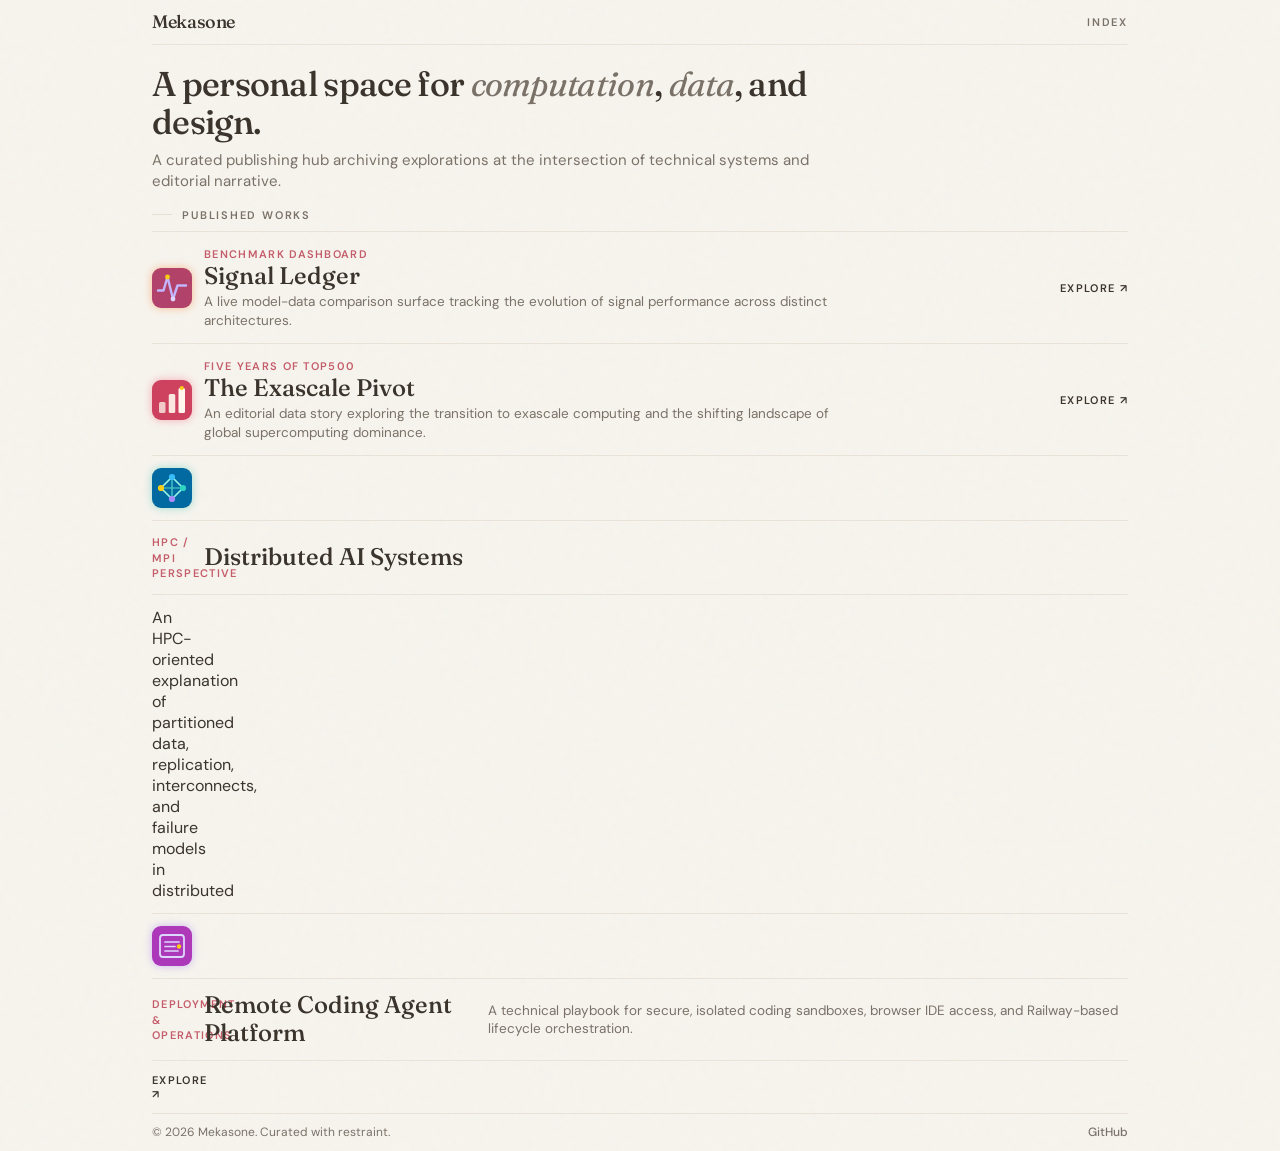
==== index.html @ 396cd2c1 "Add playbook link to landing page" ====
<!DOCTYPE html>
<html lang="en">
  <head>
    <meta charset="UTF-8" />
    <meta name="viewport" content="width=device-width, initial-scale=1.0" />
    <title>Mekasone</title>
    <meta name="description" content="A curated home for explorations in computation, data, and design." />
    <link rel="icon" type="image/svg+xml" href="/favicon.svg" />
    <link rel="preconnect" href="https://fonts.googleapis.com" />
    <link rel="preconnect" href="https://fonts.gstatic.com" crossorigin />
    <link href="https://fonts.googleapis.com/css2?family=DM+Sans:wght@400;500;600;700&family=Fraunces:opsz,wght@9..144,400;9..144,500;9..144,600&display=swap" rel="stylesheet" />
    <style>
      :root {
        --bg: #f7f4ee;
        --ink: #3a342c;
        --muted: #7a7268;
        --line: #e6dfd4;
        --card: #fffcf7;
        --rose: #c45c6a;
      }
      * { box-sizing: border-box; margin: 0; padding: 0; }
      body {
        font-family: "DM Sans", sans-serif;
        background: var(--bg);
        color: var(--ink);
        min-height: 100dvh;
        background-image: url("data:image/svg+xml,%3Csvg viewBox='0 0 200 200' xmlns='http://www.w3.org/2000/svg'%3E%3Cfilter id='n'%3E%3CfeTurbulence type='fractalNoise' baseFrequency='0.85' numOctaves='3' stitchTiles='stitch'/%3E%3C/filter%3E%3Crect width='100%25' height='100%25' filter='url(%23n)' opacity='0.03'/%3E%3C/svg%3E");
      }
      .shell { max-width: 64rem; margin: 0 auto; padding: 0 1rem; min-height: 100dvh; display: flex; flex-direction: column; }
      @media (min-width: 640px) { .shell { padding: 0 1.5rem; } }
      header, footer { display: flex; justify-content: space-between; align-items: center; gap: 0.75rem; border-bottom: 1px solid color-mix(in srgb, var(--line) 80%, transparent); padding: 0.65rem 0; }
      footer { border-bottom: 0; border-top: 1px solid color-mix(in srgb, var(--line) 80%, transparent); margin-top: auto; font-size: 12px; color: var(--muted); }
      .brand { font-family: Fraunces, serif; font-size: 1.125rem; font-weight: 500; letter-spacing: -0.02em; text-decoration: none; color: inherit; }
      .kicker { font-size: 11px; font-weight: 600; letter-spacing: 0.16em; text-transform: uppercase; color: var(--muted); }
      a { color: inherit; text-decoration: none; }
      footer a { font-weight: 500; }
      footer a:hover { color: var(--ink); }
      .hero { padding: 1.25rem 0 1rem; }
      .hero h1 { font-family: Fraunces, serif; font-size: 1.85rem; font-weight: 500; line-height: 1.12; letter-spacing: -0.02em; max-width: 48rem; }
      .hero h1 em { font-style: italic; font-weight: 400; color: var(--muted); }
      .hero p { margin-top: 0.5rem; max-width: 42rem; font-size: 15px; line-height: 1.4; color: var(--muted); }
      @media (min-width: 640px) { .hero h1 { font-size: 2.15rem; } }
      .works-label { display: flex; align-items: center; gap: 0.65rem; margin-bottom: 0.6rem; }
      .works-label span:first-child { height: 1px; width: 1.25rem; background: var(--line); }
      .works-label h2 { font-size: 11px; font-weight: 600; letter-spacing: 0.16em; text-transform: uppercase; color: var(--muted); }
      .work { display: grid; grid-template-columns: 40px minmax(0, 1fr); gap: 0.15rem 0.75rem; padding: 0.75rem 0; border-top: 1px solid color-mix(in srgb, var(--line) 80%, transparent); align-items: start; }
      .work svg { width: 40px; height: 40px; display: block; }
      .work .sub { font-size: 11px; font-weight: 600; letter-spacing: 0.12em; text-transform: uppercase; color: var(--rose); }
      .work h3 { font-family: Fraunces, serif; font-size: 1.35rem; font-weight: 500; line-height: 1.2; }
      .work p { margin-top: 0.15rem; font-size: 13.5px; line-height: 1.4; color: var(--muted); max-width: 40rem; }
      .work .go { grid-column: 2; margin-top: 0.25rem; font-size: 11px; font-weight: 600; letter-spacing: 0.12em; text-transform: uppercase; }
      .work:hover h3, .work:hover .go { color: var(--rose); }
      .icon-signal { filter: drop-shadow(0 0 4px rgb(249 115 22 / 0.45)); }
      .icon-exa { filter: drop-shadow(0 0 4px rgb(244 63 94 / 0.4)); }
      .icon-mesh { filter: drop-shadow(0 0 4px rgb(20 184 166 / 0.4)); }
      .icon-platform { filter: drop-shadow(0 0 4px rgb(139 92 246 / 0.4)); }
      @media (min-width: 640px) {
        .work { grid-template-columns: 40px minmax(0, 1fr) auto; align-items: center; }
        .work .go { grid-column: auto; margin-top: 0; }
        .work h3 { font-size: 1.5rem; }
      }
    </style>
  </head>
  <body>
    <div class="shell">
      <header>
        <a class="brand" href="/">Mekasone</a>
        <p class="kicker">Index</p>
      </header>
      <section class="hero">
        <h1>A personal space for <em>computation</em>, <em>data</em>, and design.</h1>
        <p>A curated publishing hub archiving explorations at the intersection of technical systems and editorial narrative.</p>
      </section>
      <section>
        <div class="works-label"><span></span><h2>Published Works</h2></div>
        <a class="work" href="/benchmark-dashboard/">
          <svg class="icon-signal" viewBox="0 0 40 40" fill="none" aria-hidden="true">
            <defs>
              <linearGradient id="sg" x1="6" y1="36" x2="34" y2="4"><stop offset="0" stop-color="#6d28d9"/><stop offset="1" stop-color="#ea580c"/></linearGradient>
              <linearGradient id="sl" x1="6" y1="22" x2="34" y2="18"><stop offset="0" stop-color="#c4b5fd"/><stop offset=".5" stop-color="#fb923c"/><stop offset="1" stop-color="#facc15"/></linearGradient>
            </defs>
            <rect width="40" height="40" rx="9" fill="url(#sg)"/>
            <path d="M6 22.5 H11.5 L15.5 9 L21 31 L25.5 17.5 H34" stroke="url(#sl)" stroke-width="2.4" stroke-linecap="round" stroke-linejoin="round"/>
            <circle cx="15.5" cy="9" r="2.4" fill="#facc15"/><circle cx="21" cy="31" r="2.4" fill="#ddd6fe"/>
          </svg>
          <div>
            <p class="sub">Benchmark Dashboard</p>
            <h3>Signal Ledger</h3>
            <p>A live model-data comparison surface tracking the evolution of signal performance across distinct architectures.</p>
          </div>
          <span class="go">Explore ↗</span>
        </a>
        <a class="work" href="/super-computing/">
          <svg class="icon-exa" viewBox="0 0 40 40" fill="none" aria-hidden="true">
            <defs>
              <linearGradient id="eg" x1="4" y1="36" x2="36" y2="4"><stop offset="0" stop-color="#9f1239"/><stop offset="1" stop-color="#fb7185"/></linearGradient>
              <linearGradient id="eb" x1="8" y1="32" x2="8" y2="8"><stop offset="0" stop-color="#fdba74"/><stop offset="1" stop-color="#fff7ed"/></linearGradient>
            </defs>
            <rect width="40" height="40" rx="9" fill="url(#eg)"/>
            <rect x="7" y="22" width="6.5" height="11" rx="1.5" fill="url(#eb)" opacity=".75"/>
            <rect x="16.75" y="14" width="6.5" height="19" rx="1.5" fill="url(#eb)" opacity=".9"/>
            <rect x="26.5" y="8" width="6.5" height="25" rx="1.5" fill="#fff7ed"/>
            <circle cx="29.75" cy="8" r="2.1" fill="#facc15"/>
          </svg>
          <div>
            <p class="sub">Five Years of TOP500</p>
            <h3>The Exascale Pivot</h3>
            <p>An editorial data story exploring the transition to exascale computing and the shifting landscape of global supercomputing dominance.</p>
          </div>
          <span class="go">Explore ↗</span>
        </a>
        <a class="work" href="/distributed-ai-systems/">
          <svg class="icon-mesh" viewBox="0 0 40 40" fill="none" aria-hidden="true">
            <defs>
              <linearGradient id="mg" x1="4" y1="4" x2="36" y2="36"><stop offset="0" stop-color="#0369a1"/><stop offset="1" stop-color="#0f766e"/></linearGradient>
            </defs>
            <rect width="40" height="40" rx="9" fill="url(#mg)"/>
            <path d="M20 9 L31 20 L20 31 L9 20 Z" stroke="#99f6e4" stroke-width="1.6" stroke-linejoin="round"/>
            <path d="M20 9 V31 M9 20 H31" stroke="#5eead4" stroke-width="1.2" opacity=".85"/>
            <circle cx="20" cy="9" r="3.1" fill="#38bdf8"/><circle cx="31" cy="20" r="3.1" fill="#2dd4bf"/>
            <circle cx="20" cy="31" r="3.1" fill="#a78bfa"/><circle cx="9" cy="20" r="3.1" fill="#facc15"/>
          </svg>
          <div>
            <p class="sub">HPC / MPI Perspective</p>
            <h3>Distributed AI Systems</h3>
            <p>An HPC-oriented explanation of partitioned data, replication, interconnects, and failure models in distributed         </a>
        <a class="work" href="/remote-coding-agent-platform/">
          <svg class="icon-platform" viewBox="0 0 40 40" fill="none" aria-hidden="true">
            <defs>
              <linearGradient id="pg" x1="4" y1="36" x2="36" y2="4"><stop offset="0" stop-color="#6d28d9"/><stop offset="1" stop-color="#ec4899"/></linearGradient>
              <linearGradient id="pc" x1="8" y1="9" x2="32" y2="31"><stop offset="0" stop-color="#ddd6fe"/><stop offset="1" stop-color="#fce7f3"/></linearGradient>
            </defs>
            <rect width="40" height="40" rx="9" fill="url(#pg)"/>
            <rect x="8" y="9" width="24" height="22" rx="3" stroke="url(#pc)" stroke-width="1.8"/>
            <path d="M13 16 H27 M13 20.5 H23 M13 25 H26" stroke="url(#pc)" stroke-width="1.7" stroke-linecap="round"/>
            <circle cx="27" cy="20.5" r="2.2" fill="#facc15"/>
          </svg>
          <div>
            <p class="sub">Deployment &amp; Operations</p>
            <h3>Remote Coding Agent Platform</h3>
            <p>A technical playbook for secure, isolated coding sandboxes, browser IDE access, and Railway-based lifecycle orchestration.</p>
          </div>
          <span class="go">Explore ↗</span>
        </a>
      </section>
      <footer>
        <p>© 2026 Mekasone. Curated with restraint.</p>
        <a href="https://github.com/mekasone" target="_blank" rel="noopener noreferrer">GitHub</a>
      </footer>
    </div>
  </body>
</html>
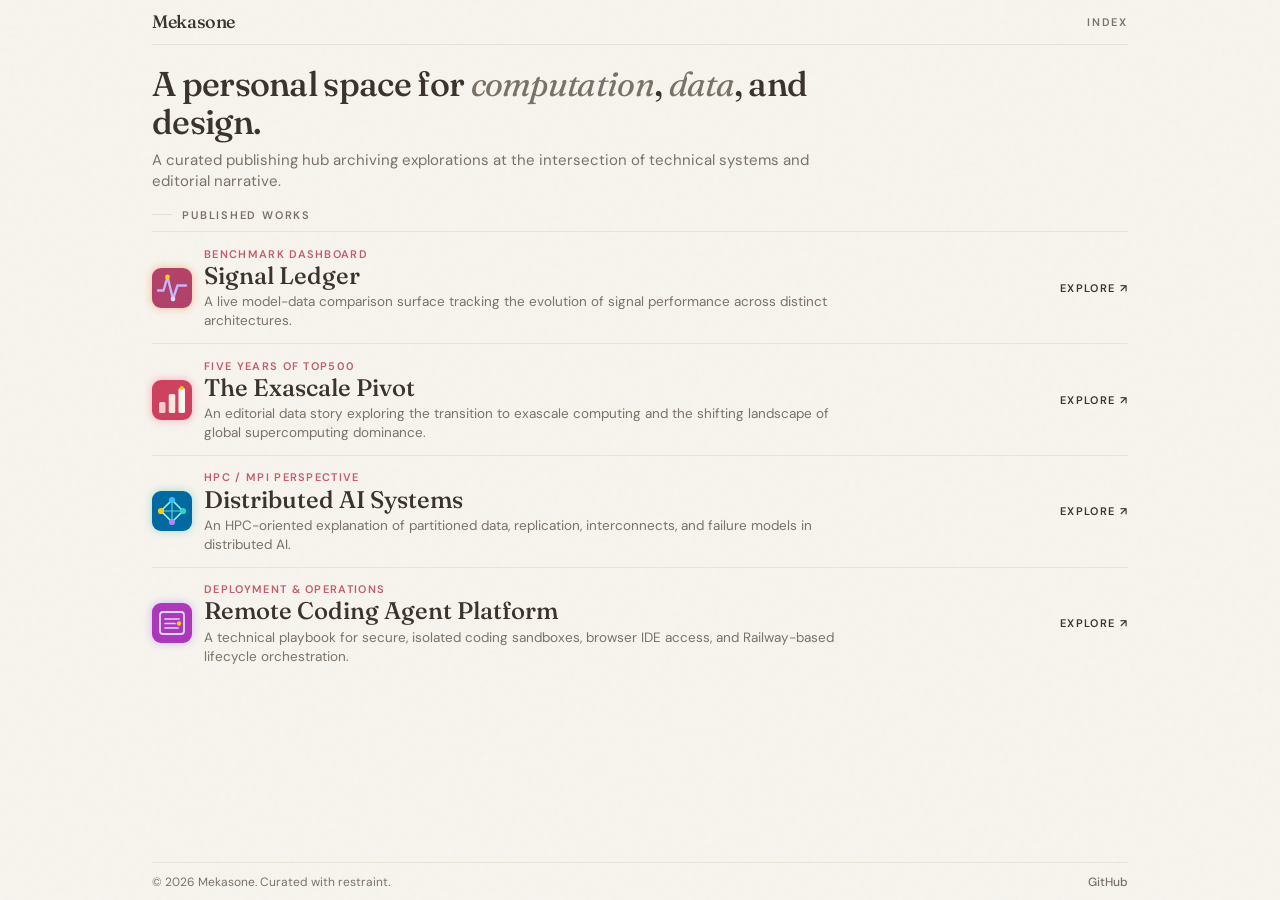
==== commit e9ee3268: "Fix landing page work card alignment" ====
--- a/index.html
+++ b/index.html
@@ -123,7 +123,10 @@
           <div>
             <p class="sub">HPC / MPI Perspective</p>
             <h3>Distributed AI Systems</h3>
-            <p>An HPC-oriented explanation of partitioned data, replication, interconnects, and failure models in distributed         </a>
+            <p>An HPC-oriented explanation of partitioned data, replication, interconnects, and failure models in distributed AI.</p>
+          </div>
+          <span class="go">Explore ↗</span>
+        </a>
         <a class="work" href="/remote-coding-agent-platform/">
           <svg class="icon-platform" viewBox="0 0 40 40" fill="none" aria-hidden="true">
             <defs>
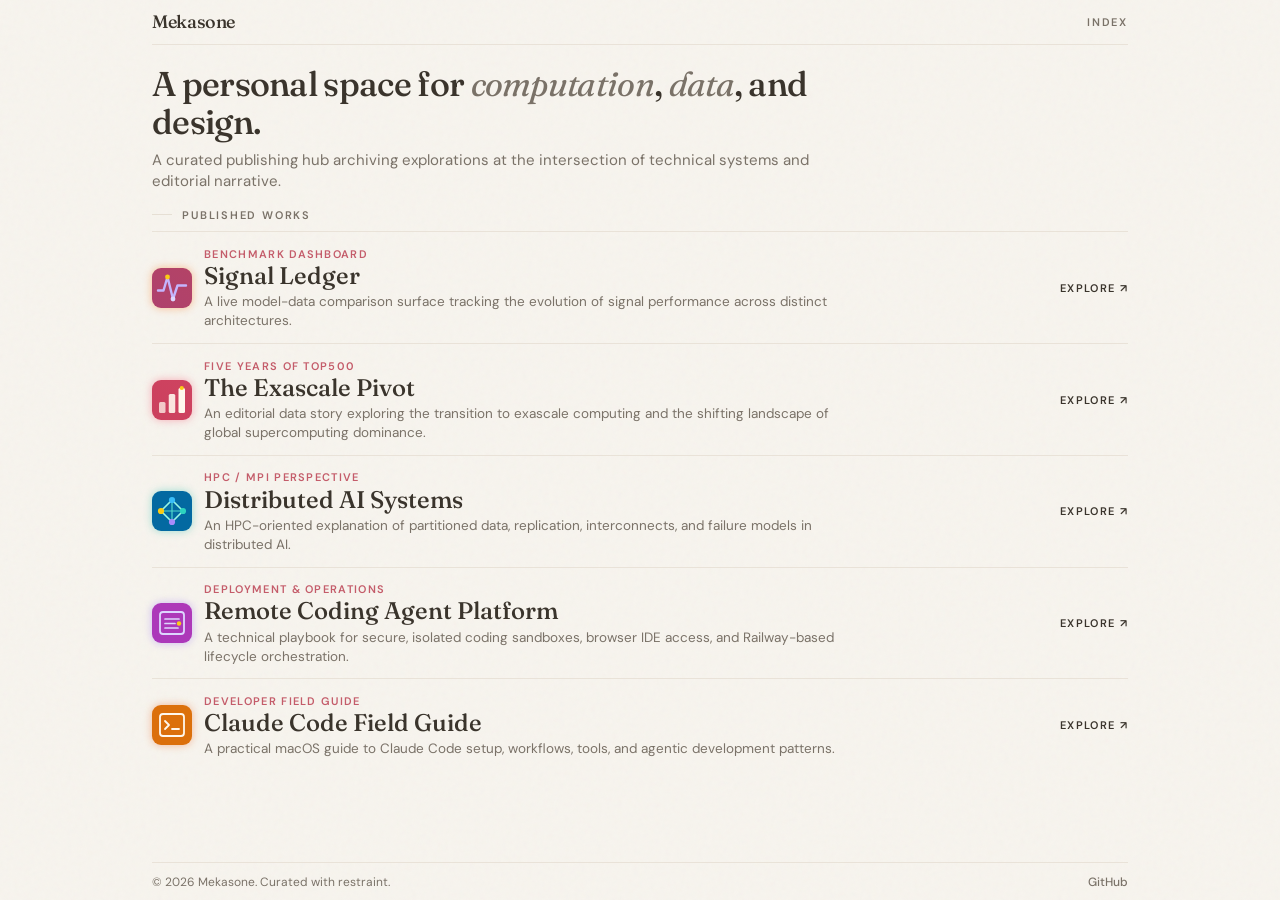
==== commit 1232ae9b: "Add Claude Code field guide to landing page" ====
--- a/index.html
+++ b/index.html
@@ -54,6 +54,7 @@
       .icon-exa { filter: drop-shadow(0 0 4px rgb(244 63 94 / 0.4)); }
       .icon-mesh { filter: drop-shadow(0 0 4px rgb(20 184 166 / 0.4)); }
       .icon-platform { filter: drop-shadow(0 0 4px rgb(139 92 246 / 0.4)); }
+      .icon-guide { filter: drop-shadow(0 0 4px rgb(234 88 12 / 0.4)); }
       @media (min-width: 640px) {
         .work { grid-template-columns: 40px minmax(0, 1fr) auto; align-items: center; }
         .work .go { grid-column: auto; margin-top: 0; }
@@ -145,6 +146,23 @@
           </div>
           <span class="go">Explore ↗</span>
         </a>
+      <a class="work" href="/claude-code-field-guide/">
+          <svg class="icon-guide" viewBox="0 0 40 40" fill="none" aria-hidden="true">
+            <defs>
+              <linearGradient id="gg" x1="4" y1="36" x2="36" y2="4"><stop offset="0" stop-color="#c2410c"/><stop offset="1" stop-color="#f59e0b"/></linearGradient>
+              <linearGradient id="gc" x1="9" y1="9" x2="31" y2="31"><stop offset="0" stop-color="#fff7ed"/><stop offset="1" stop-color="#fef3c7"/></linearGradient>
+            </defs>
+            <rect width="40" height="40" rx="9" fill="url(#gg)"/>
+            <rect x="8" y="9" width="24" height="22" rx="3" stroke="url(#gc)" stroke-width="1.8"/>
+            <path d="M13 16 L17 20 L13 24 M20 24 H27" stroke="url(#gc)" stroke-width="1.8" stroke-linecap="round" stroke-linejoin="round"/>
+          </svg>
+          <div>
+            <p class="sub">Developer Field Guide</p>
+            <h3>Claude Code Field Guide</h3>
+            <p>A practical macOS guide to Claude Code setup, workflows, tools, and agentic development patterns.</p>
+          </div>
+          <span class="go">Explore ↗</span>
+        </a>
       </section>
       <footer>
         <p>© 2026 Mekasone. Curated with restraint.</p>
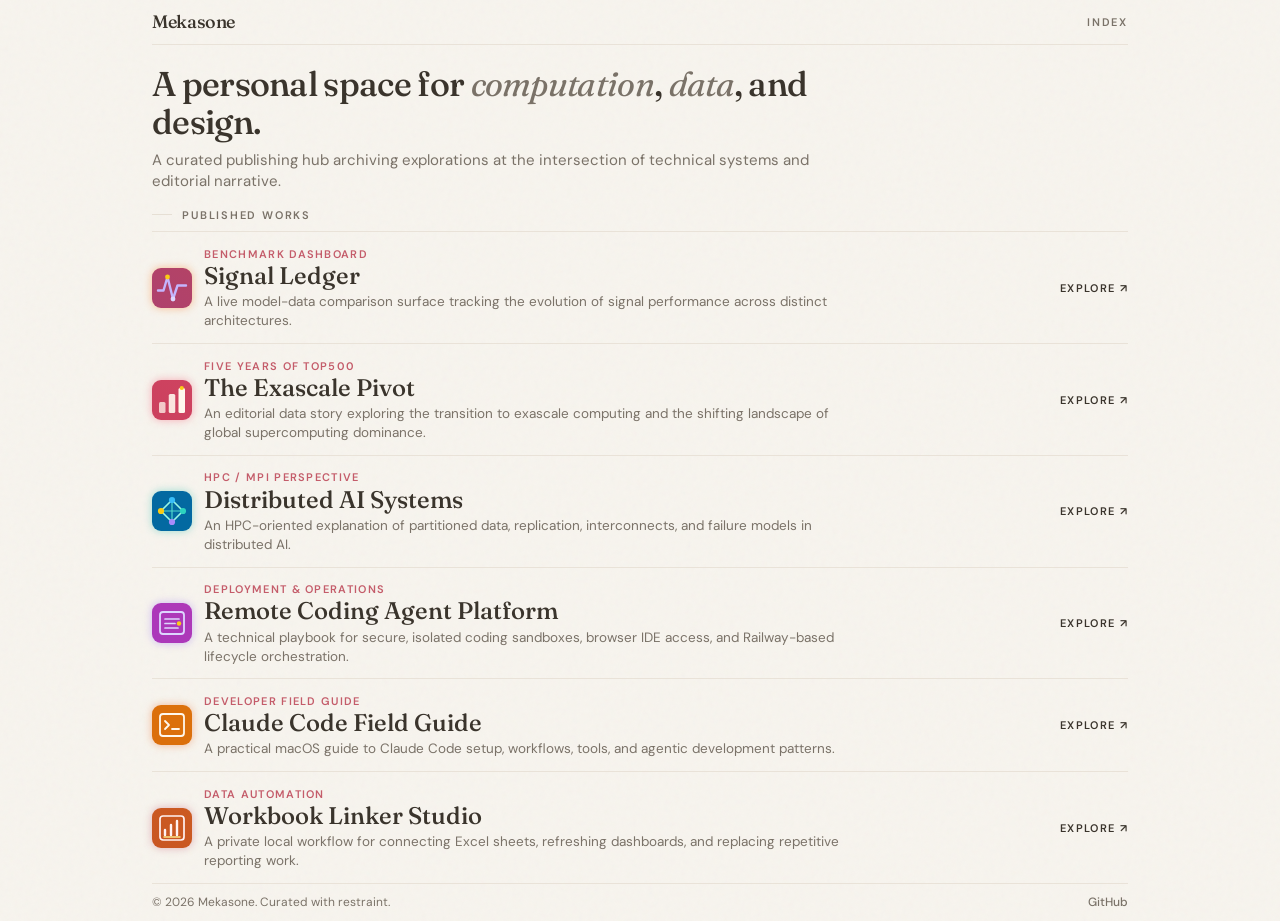
==== commit 90c668b7: "Add Workbook Linker Studio to landing page" ====
--- a/index.html
+++ b/index.html
@@ -55,6 +55,7 @@
       .icon-mesh { filter: drop-shadow(0 0 4px rgb(20 184 166 / 0.4)); }
       .icon-platform { filter: drop-shadow(0 0 4px rgb(139 92 246 / 0.4)); }
       .icon-guide { filter: drop-shadow(0 0 4px rgb(234 88 12 / 0.4)); }
+      .icon-workbook { filter: drop-shadow(0 0 4px rgb(190 70 96 / 0.4)); }
       @media (min-width: 640px) {
         .work { grid-template-columns: 40px minmax(0, 1fr) auto; align-items: center; }
         .work .go { grid-column: auto; margin-top: 0; }
@@ -163,6 +164,24 @@
           </div>
           <span class="go">Explore ↗</span>
         </a>
+      <a class="work" href="/auto-dashboarding-excel-worksheet/">
+          <svg class="icon-workbook" viewBox="0 0 40 40" fill="none" aria-hidden="true">
+            <defs>
+              <linearGradient id="wg" x1="4" y1="36" x2="36" y2="4"><stop offset="0" stop-color="#9f1239"/><stop offset="1" stop-color="#f59e0b"/></linearGradient>
+              <linearGradient id="wc" x1="8" y1="9" x2="32" y2="31"><stop offset="0" stop-color="#fff1f2"/><stop offset="1" stop-color="#fef3c7"/></linearGradient>
+            </defs>
+            <rect width="40" height="40" rx="9" fill="url(#wg)"/>
+            <rect x="8" y="8" width="24" height="24" rx="3" stroke="url(#wc)" stroke-width="1.7"/>
+            <path d="M13 27 V22 M19 27 V17 M25 27 V13" stroke="url(#wc)" stroke-width="2.4" stroke-linecap="round"/>
+            <path d="M12 29 H28" stroke="#fde68a" stroke-width="1.5" stroke-linecap="round"/>
+          </svg>
+          <div>
+            <p class="sub">Data Automation</p>
+            <h3>Workbook Linker Studio</h3>
+            <p>A private local workflow for connecting Excel sheets, refreshing dashboards, and replacing repetitive reporting work.</p>
+          </div>
+          <span class="go">Explore ↗</span>
+        </a>
       </section>
       <footer>
         <p>© 2026 Mekasone. Curated with restraint.</p>
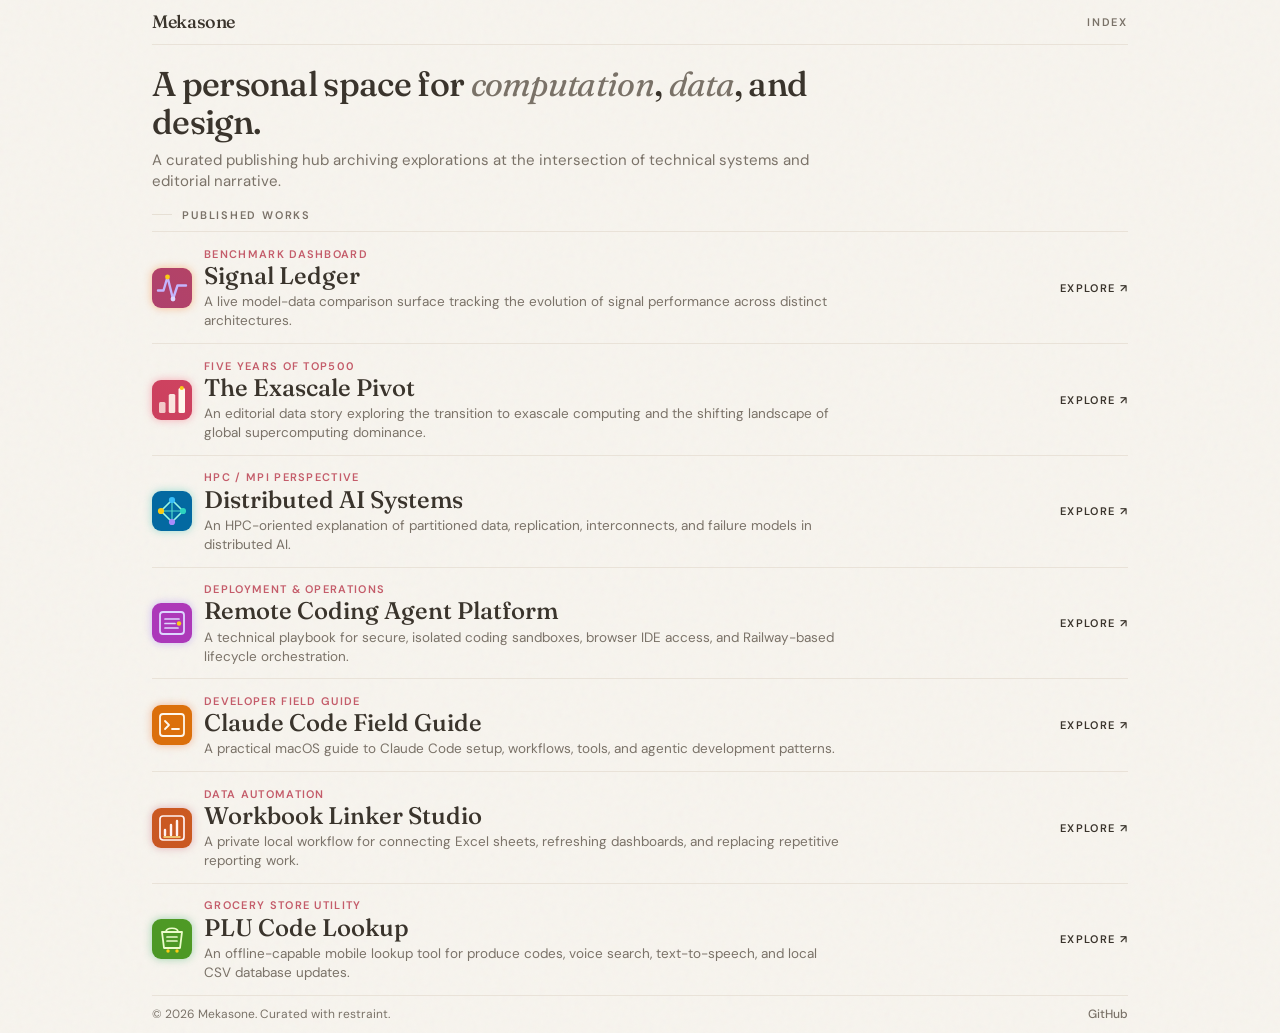
==== commit 6b67ae70: "Add PLU Code Lookup to landing page" ====
--- a/index.html
+++ b/index.html
@@ -56,6 +56,7 @@
       .icon-platform { filter: drop-shadow(0 0 4px rgb(139 92 246 / 0.4)); }
       .icon-guide { filter: drop-shadow(0 0 4px rgb(234 88 12 / 0.4)); }
       .icon-workbook { filter: drop-shadow(0 0 4px rgb(190 70 96 / 0.4)); }
+      .icon-grocery { filter: drop-shadow(0 0 4px rgb(22 163 74 / 0.4)); }
       @media (min-width: 640px) {
         .work { grid-template-columns: 40px minmax(0, 1fr) auto; align-items: center; }
         .work .go { grid-column: auto; margin-top: 0; }
@@ -182,6 +183,24 @@
           </div>
           <span class="go">Explore ↗</span>
         </a>
+      <a class="work" href="/grocerystore/">
+          <svg class="icon-grocery" viewBox="0 0 40 40" fill="none" aria-hidden="true">
+            <defs>
+              <linearGradient id="grog" x1="4" y1="36" x2="36" y2="4"><stop offset="0" stop-color="#166534"/><stop offset="1" stop-color="#84cc16"/></linearGradient>
+              <linearGradient id="groc" x1="8" y1="9" x2="32" y2="31"><stop offset="0" stop-color="#ecfccb"/><stop offset="1" stop-color="#fef9c3"/></linearGradient>
+            </defs>
+            <rect width="40" height="40" rx="9" fill="url(#grog)"/>
+            <path d="M10 13 H30 L28 29 H12 Z" stroke="url(#groc)" stroke-width="1.8" stroke-linejoin="round"/>
+            <path d="M14 13 C14 8 26 8 26 13 M15 18 H25 M15 22 H25" stroke="url(#groc)" stroke-width="1.7" stroke-linecap="round"/>
+            <circle cx="16" cy="32" r="1.7" fill="#facc15"/><circle cx="25" cy="32" r="1.7" fill="#facc15"/>
+          </svg>
+          <div>
+            <p class="sub">Grocery Store Utility</p>
+            <h3>PLU Code Lookup</h3>
+            <p>An offline-capable mobile lookup tool for produce codes, voice search, text-to-speech, and local CSV database updates.</p>
+          </div>
+          <span class="go">Explore ↗</span>
+        </a>
       </section>
       <footer>
         <p>© 2026 Mekasone. Curated with restraint.</p>
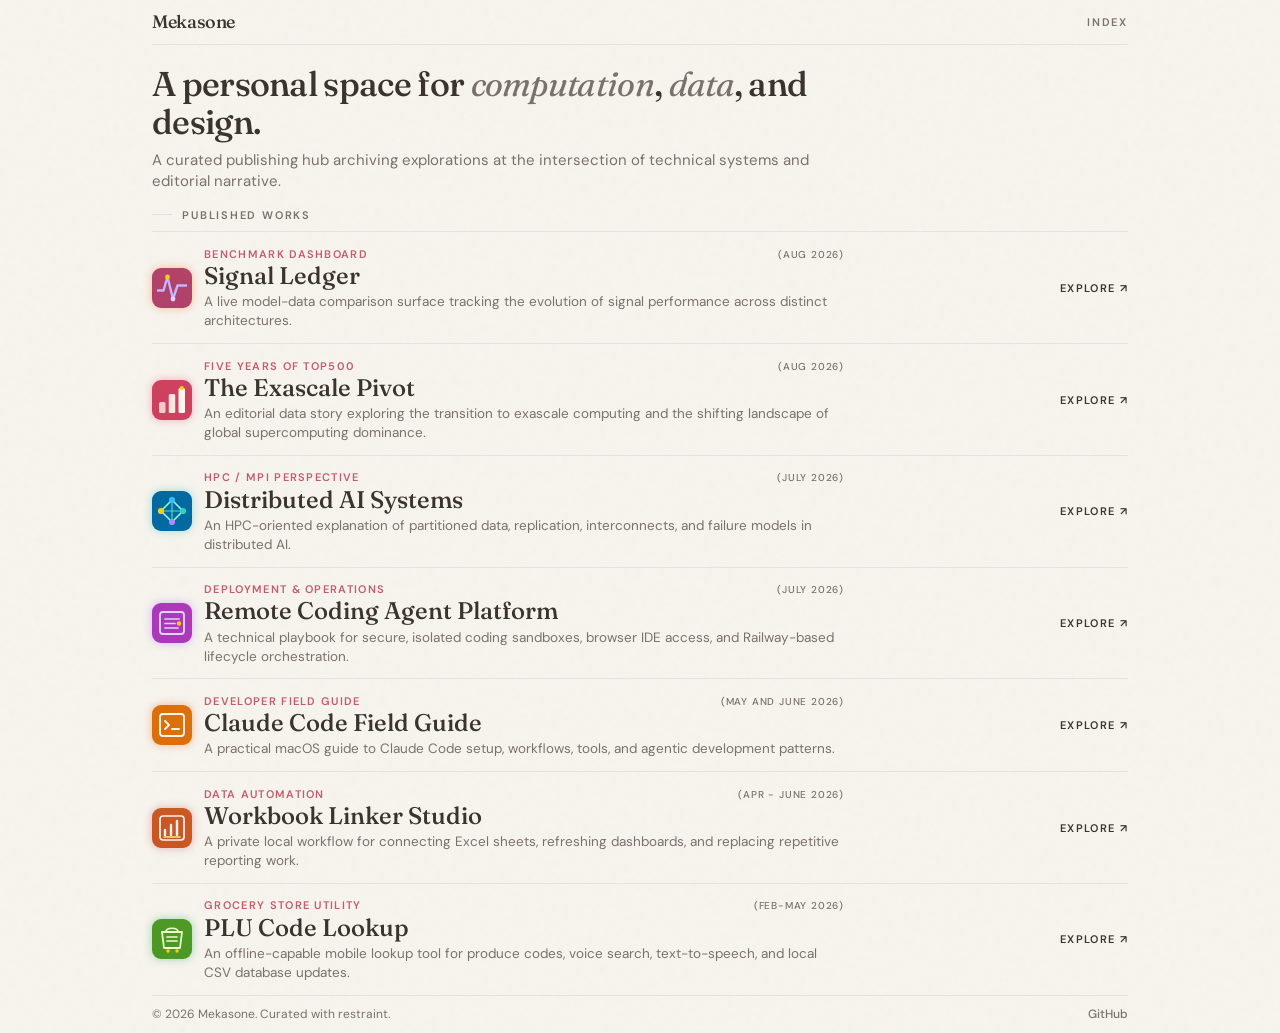
==== commit f7b83fa6: "Add publication timeframes to landing cards" ====
--- a/index.html
+++ b/index.html
@@ -45,7 +45,8 @@
       .works-label h2 { font-size: 11px; font-weight: 600; letter-spacing: 0.16em; text-transform: uppercase; color: var(--muted); }
       .work { display: grid; grid-template-columns: 40px minmax(0, 1fr); gap: 0.15rem 0.75rem; padding: 0.75rem 0; border-top: 1px solid color-mix(in srgb, var(--line) 80%, transparent); align-items: start; }
       .work svg { width: 40px; height: 40px; display: block; }
-      .work .sub { font-size: 11px; font-weight: 600; letter-spacing: 0.12em; text-transform: uppercase; color: var(--rose); }
+      .work .sub { display: flex; justify-content: space-between; align-items: baseline; gap: 1rem; font-size: 11px; font-weight: 600; letter-spacing: 0.12em; text-transform: uppercase; color: var(--rose); }
+      .work .timeframe { flex: 0 0 auto; color: var(--muted); font-size: 10px; font-weight: 500; letter-spacing: 0.08em; white-space: nowrap; }
       .work h3 { font-family: Fraunces, serif; font-size: 1.35rem; font-weight: 500; line-height: 1.2; }
       .work p { margin-top: 0.15rem; font-size: 13.5px; line-height: 1.4; color: var(--muted); max-width: 40rem; }
       .work .go { grid-column: 2; margin-top: 0.25rem; font-size: 11px; font-weight: 600; letter-spacing: 0.12em; text-transform: uppercase; }
@@ -87,7 +88,7 @@
             <circle cx="15.5" cy="9" r="2.4" fill="#facc15"/><circle cx="21" cy="31" r="2.4" fill="#ddd6fe"/>
           </svg>
           <div>
-            <p class="sub">Benchmark Dashboard</p>
+            <p class="sub">Benchmark Dashboard <span class="timeframe">(AUG 2026)</span></p>
             <h3>Signal Ledger</h3>
             <p>A live model-data comparison surface tracking the evolution of signal performance across distinct architectures.</p>
           </div>
@@ -106,7 +107,7 @@
             <circle cx="29.75" cy="8" r="2.1" fill="#facc15"/>
           </svg>
           <div>
-            <p class="sub">Five Years of TOP500</p>
+            <p class="sub">Five Years of TOP500 <span class="timeframe">(AUG 2026)</span></p>
             <h3>The Exascale Pivot</h3>
             <p>An editorial data story exploring the transition to exascale computing and the shifting landscape of global supercomputing dominance.</p>
           </div>
@@ -124,7 +125,7 @@
             <circle cx="20" cy="31" r="3.1" fill="#a78bfa"/><circle cx="9" cy="20" r="3.1" fill="#facc15"/>
           </svg>
           <div>
-            <p class="sub">HPC / MPI Perspective</p>
+            <p class="sub">HPC / MPI Perspective <span class="timeframe">(JULY 2026)</span></p>
             <h3>Distributed AI Systems</h3>
             <p>An HPC-oriented explanation of partitioned data, replication, interconnects, and failure models in distributed AI.</p>
           </div>
@@ -142,7 +143,7 @@
             <circle cx="27" cy="20.5" r="2.2" fill="#facc15"/>
           </svg>
           <div>
-            <p class="sub">Deployment &amp; Operations</p>
+            <p class="sub">Deployment &amp; Operations <span class="timeframe">(JULY 2026)</span></p>
             <h3>Remote Coding Agent Platform</h3>
             <p>A technical playbook for secure, isolated coding sandboxes, browser IDE access, and Railway-based lifecycle orchestration.</p>
           </div>
@@ -159,7 +160,7 @@
             <path d="M13 16 L17 20 L13 24 M20 24 H27" stroke="url(#gc)" stroke-width="1.8" stroke-linecap="round" stroke-linejoin="round"/>
           </svg>
           <div>
-            <p class="sub">Developer Field Guide</p>
+            <p class="sub">Developer Field Guide <span class="timeframe">(MAY and JUNE 2026)</span></p>
             <h3>Claude Code Field Guide</h3>
             <p>A practical macOS guide to Claude Code setup, workflows, tools, and agentic development patterns.</p>
           </div>
@@ -177,13 +178,13 @@
             <path d="M12 29 H28" stroke="#fde68a" stroke-width="1.5" stroke-linecap="round"/>
           </svg>
           <div>
-            <p class="sub">Data Automation</p>
+            <p class="sub">Data Automation <span class="timeframe">(APR - JUNE 2026)</span></p>
             <h3>Workbook Linker Studio</h3>
             <p>A private local workflow for connecting Excel sheets, refreshing dashboards, and replacing repetitive reporting work.</p>
           </div>
           <span class="go">Explore ↗</span>
         </a>
-      <a class="work" href="/grocerystore/">
+      <a class="work" href="/grocery-plu-lookup/">
           <svg class="icon-grocery" viewBox="0 0 40 40" fill="none" aria-hidden="true">
             <defs>
               <linearGradient id="grog" x1="4" y1="36" x2="36" y2="4"><stop offset="0" stop-color="#166534"/><stop offset="1" stop-color="#84cc16"/></linearGradient>
@@ -195,7 +196,7 @@
             <circle cx="16" cy="32" r="1.7" fill="#facc15"/><circle cx="25" cy="32" r="1.7" fill="#facc15"/>
           </svg>
           <div>
-            <p class="sub">Grocery Store Utility</p>
+            <p class="sub">Grocery Store Utility <span class="timeframe">(FEB-MAY 2026)</span></p>
             <h3>PLU Code Lookup</h3>
             <p>An offline-capable mobile lookup tool for produce codes, voice search, text-to-speech, and local CSV database updates.</p>
           </div>
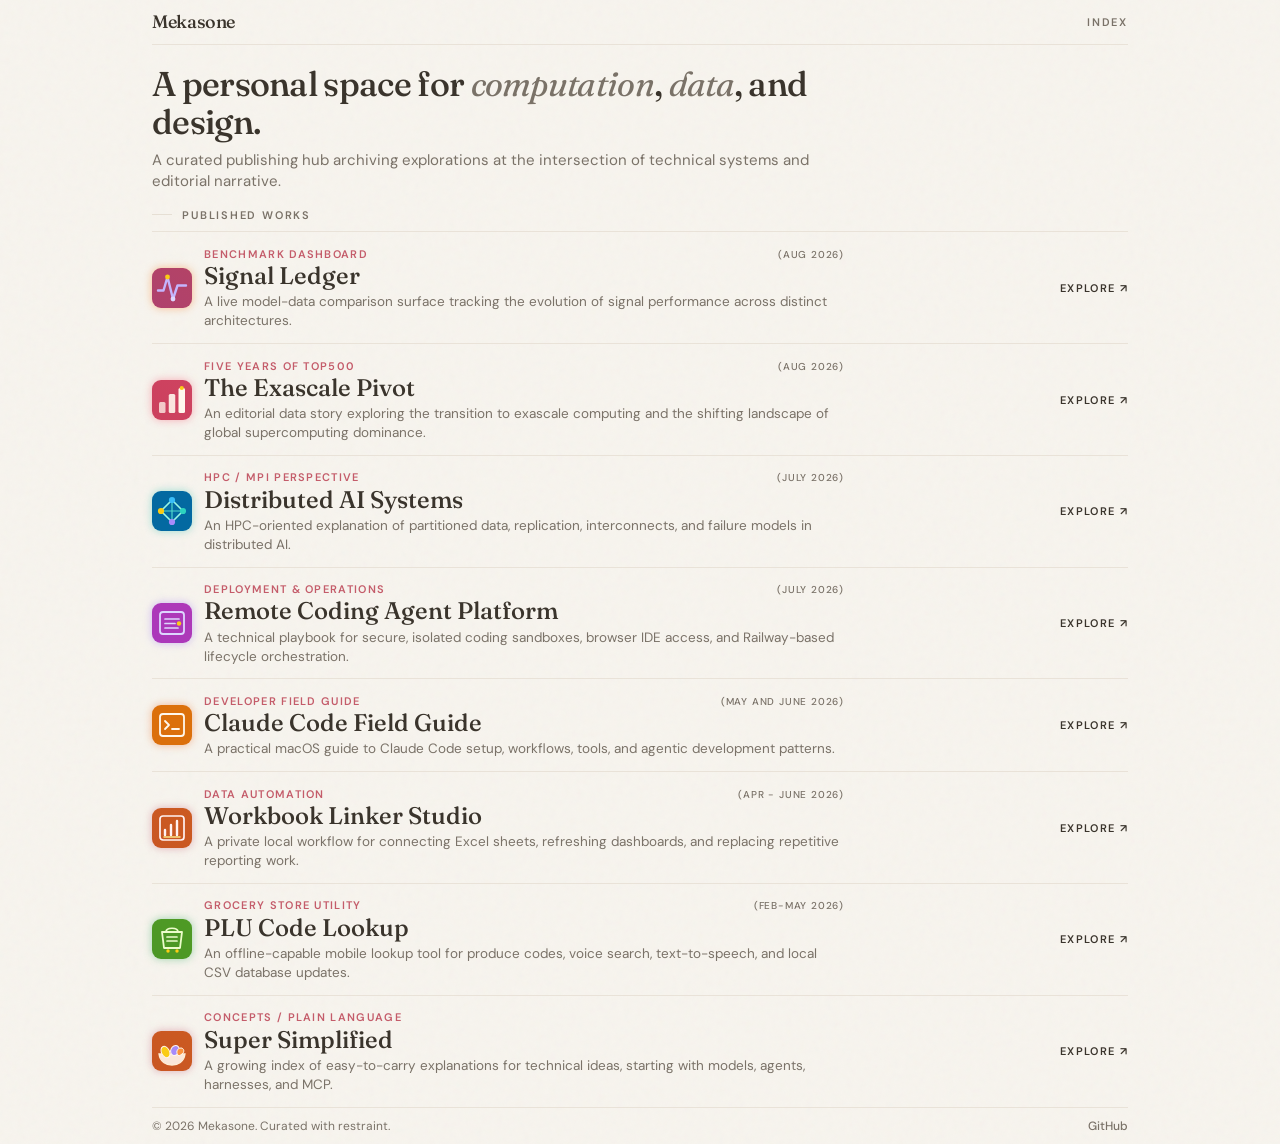
==== commit f99e5df4: "Add Super Simplified to landing page" ====
--- a/index.html
+++ b/index.html
@@ -58,6 +58,7 @@
       .icon-guide { filter: drop-shadow(0 0 4px rgb(234 88 12 / 0.4)); }
       .icon-workbook { filter: drop-shadow(0 0 4px rgb(190 70 96 / 0.4)); }
       .icon-grocery { filter: drop-shadow(0 0 4px rgb(22 163 74 / 0.4)); }
+      .icon-nuts { filter: drop-shadow(0 0 4px rgb(190 70 96 / 0.4)); }
       @media (min-width: 640px) {
         .work { grid-template-columns: 40px minmax(0, 1fr) auto; align-items: center; }
         .work .go { grid-column: auto; margin-top: 0; }
@@ -202,6 +203,25 @@
           </div>
           <span class="go">Explore ↗</span>
         </a>
+      <a class="work" href="/super-simplified/">
+          <svg class="icon-nuts" viewBox="0 0 40 40" fill="none" aria-hidden="true">
+            <defs>
+              <linearGradient id="ng" x1="4" y1="36" x2="36" y2="4"><stop offset="0" stop-color="#9f1239"/><stop offset="1" stop-color="#f59e0b"/></linearGradient>
+              <linearGradient id="np" x1="8" y1="10" x2="32" y2="31"><stop offset="0" stop-color="#fff1f2"/><stop offset="1" stop-color="#fef3c7"/></linearGradient>
+            </defs>
+            <rect width="40" height="40" rx="9" fill="url(#ng)"/>
+            <path d="M7 23 C8 31 14 34 20 34 C26 34 32 31 33 23 Z" fill="#fff7ed" fill-opacity=".9" stroke="#ffedd5" stroke-width="1.3"/>
+            <ellipse cx="13.5" cy="21" rx="4" ry="6" transform="rotate(-28 13.5 21)" fill="#facc15" stroke="#fff7ed" stroke-width="1"/>
+            <ellipse cx="23" cy="19.5" rx="4.2" ry="5.2" transform="rotate(24 23 19.5)" fill="#a78bfa" stroke="#fff7ed" stroke-width="1"/>
+            <path d="M27 25 C23 22 25 17 29 17 C32 17 33 21 30 23 C29 24 28 24 27 25Z" fill="#fb923c" stroke="#fff7ed" stroke-width="1"/>
+          </svg>
+          <div>
+            <p class="sub">Concepts / Plain Language</p>
+            <h3>Super Simplified</h3>
+            <p>A growing index of easy-to-carry explanations for technical ideas, starting with models, agents, harnesses, and MCP.</p>
+          </div>
+          <span class="go">Explore ↗</span>
+        </a>
       </section>
       <footer>
         <p>© 2026 Mekasone. Curated with restraint.</p>
